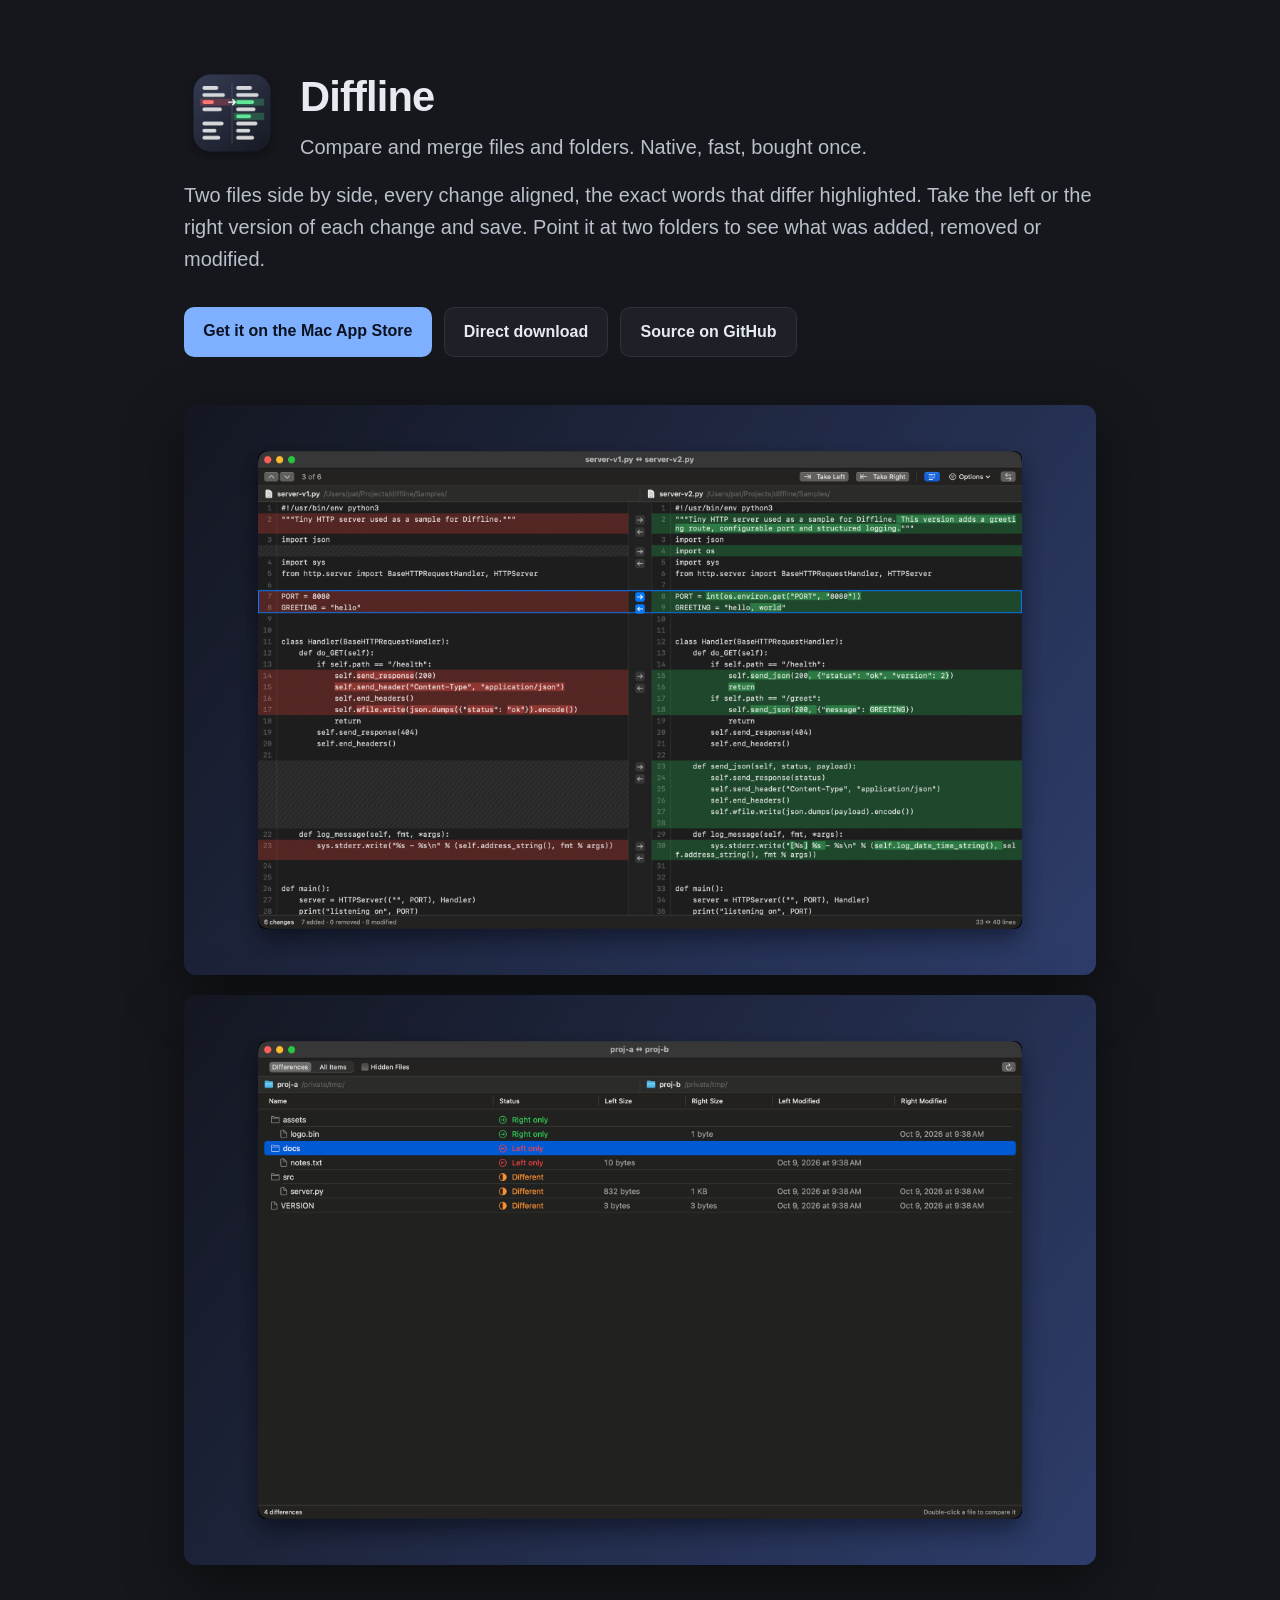
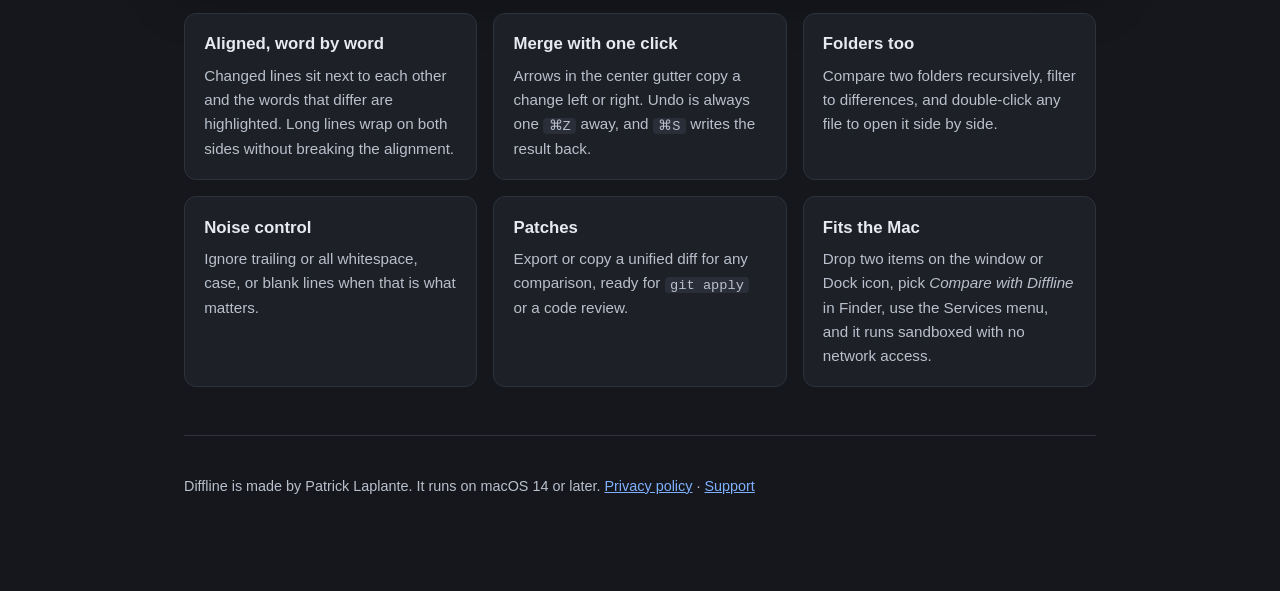
==== docs/index.html @ 0a6fe903 "Diffline: native macOS diff and merge tool Side-by-side file comparison with aligned rows, word-leve" ====
<!DOCTYPE html>
<html lang="en">
<head>
    <meta charset="UTF-8">
    <meta name="viewport" content="width=device-width, initial-scale=1.0">
    <title>Diffline — Compare and merge files on your Mac</title>
    <meta name="description" content="Diffline is a native macOS diff and merge tool. Side-by-side file comparison with word-level highlighting, folder comparison, and one-time purchase.">
    <link rel="icon" type="image/png" href="icon.png">
    <style>
        :root { --bg: #15171c; --fg: #e7eaf0; --muted: #b9c0cc; --accent: #7fb0ff; --card: #1d2027; --red: #f28b7f; --green: #6fd39a; }
        * { box-sizing: border-box; }
        body { font-family: -apple-system, BlinkMacSystemFont, 'Segoe UI', Roboto, sans-serif; background: var(--bg); color: var(--fg); line-height: 1.6; margin: 0; }
        main { max-width: 960px; margin: 0 auto; padding: 4rem 1.5rem 5rem; }
        header { display: flex; align-items: center; gap: 1.25rem; margin-bottom: 1rem; }
        header img { width: 96px; height: 96px; border-radius: 22px; }
        h1 { font-size: 2.6rem; letter-spacing: -0.02em; margin: 0; }
        .tagline { font-size: 1.25rem; color: var(--muted); margin: 0 0 2rem; }
        .cta { display: inline-flex; gap: .75rem; flex-wrap: wrap; margin-bottom: 3rem; }
        .cta a { display: inline-block; padding: .7rem 1.2rem; border-radius: 10px; text-decoration: none; font-weight: 600; }
        .cta .primary { background: var(--accent); color: #0b1220; }
        .cta .secondary { background: var(--card); color: var(--fg); border: 1px solid #2d323c; }
        .shots { display: grid; gap: 1.25rem; margin-bottom: 3rem; }
        .shots img { width: 100%; border-radius: 12px; box-shadow: 0 20px 60px rgba(0,0,0,.45); }
        .features { display: grid; grid-template-columns: repeat(auto-fit, minmax(260px, 1fr)); gap: 1rem; margin-bottom: 3rem; }
        .feature { background: var(--card); border: 1px solid #2d323c; border-radius: 12px; padding: 1.1rem 1.2rem; }
        .feature h3 { margin: 0 0 .35rem; font-size: 1.05rem; }
        .feature p { margin: 0; color: var(--muted); font-size: .95rem; }
        footer { color: var(--muted); font-size: .9rem; border-top: 1px solid #2d323c; padding-top: 1.5rem; }
        footer a { color: var(--accent); }
        kbd { font-family: ui-monospace, SF Mono, Menlo, monospace; background: #2a2e38; padding: .05em .4em; border-radius: 4px; font-size: .9em; }
    </style>
</head>
<body>
<main>
    <header>
        <img src="icon.png" alt="Diffline icon">
        <div>
            <h1>Diffline</h1>
            <p class="tagline" style="margin:0">Compare and merge files and folders. Native, fast, bought once.</p>
        </div>
    </header>
    <p class="tagline">Two files side by side, every change aligned, the exact words that differ highlighted. Take the left or the right version of each change and save. Point it at two folders to see what was added, removed or modified.</p>
    <div class="cta">
        <a class="primary" href="https://apps.apple.com/app/diffline/id0000000000">Get it on the Mac App Store</a>
        <a class="secondary" href="https://github.com/patbonecrusher/diffline/releases">Direct download</a>
        <a class="secondary" href="https://github.com/patbonecrusher/diffline">Source on GitHub</a>
    </div>
    <div class="shots">
        <img src="screenshot-1.png" alt="Side-by-side comparison of two source files with highlighted changes">
        <img src="screenshot-2.png" alt="Folder comparison listing added, removed and modified files">
    </div>
    <section class="features">
        <div class="feature"><h3>Aligned, word by word</h3><p>Changed lines sit next to each other and the words that differ are highlighted. Long lines wrap on both sides without breaking the alignment.</p></div>
        <div class="feature"><h3>Merge with one click</h3><p>Arrows in the center gutter copy a change left or right. Undo is always one <kbd>⌘Z</kbd> away, and <kbd>⌘S</kbd> writes the result back.</p></div>
        <div class="feature"><h3>Folders too</h3><p>Compare two folders recursively, filter to differences, and double-click any file to open it side by side.</p></div>
        <div class="feature"><h3>Noise control</h3><p>Ignore trailing or all whitespace, case, or blank lines when that is what matters.</p></div>
        <div class="feature"><h3>Patches</h3><p>Export or copy a unified diff for any comparison, ready for <kbd>git apply</kbd> or a code review.</p></div>
        <div class="feature"><h3>Fits the Mac</h3><p>Drop two items on the window or Dock icon, pick <em>Compare with Diffline</em> in Finder, use the Services menu, and it runs sandboxed with no network access.</p></div>
    </section>
    <footer>
        <p>Diffline is made by Patrick Laplante. It runs on macOS 14 or later. <a href="privacy.html">Privacy policy</a> · <a href="https://github.com/patbonecrusher/diffline/issues">Support</a></p>
    </footer>
</main>
</body>
</html>
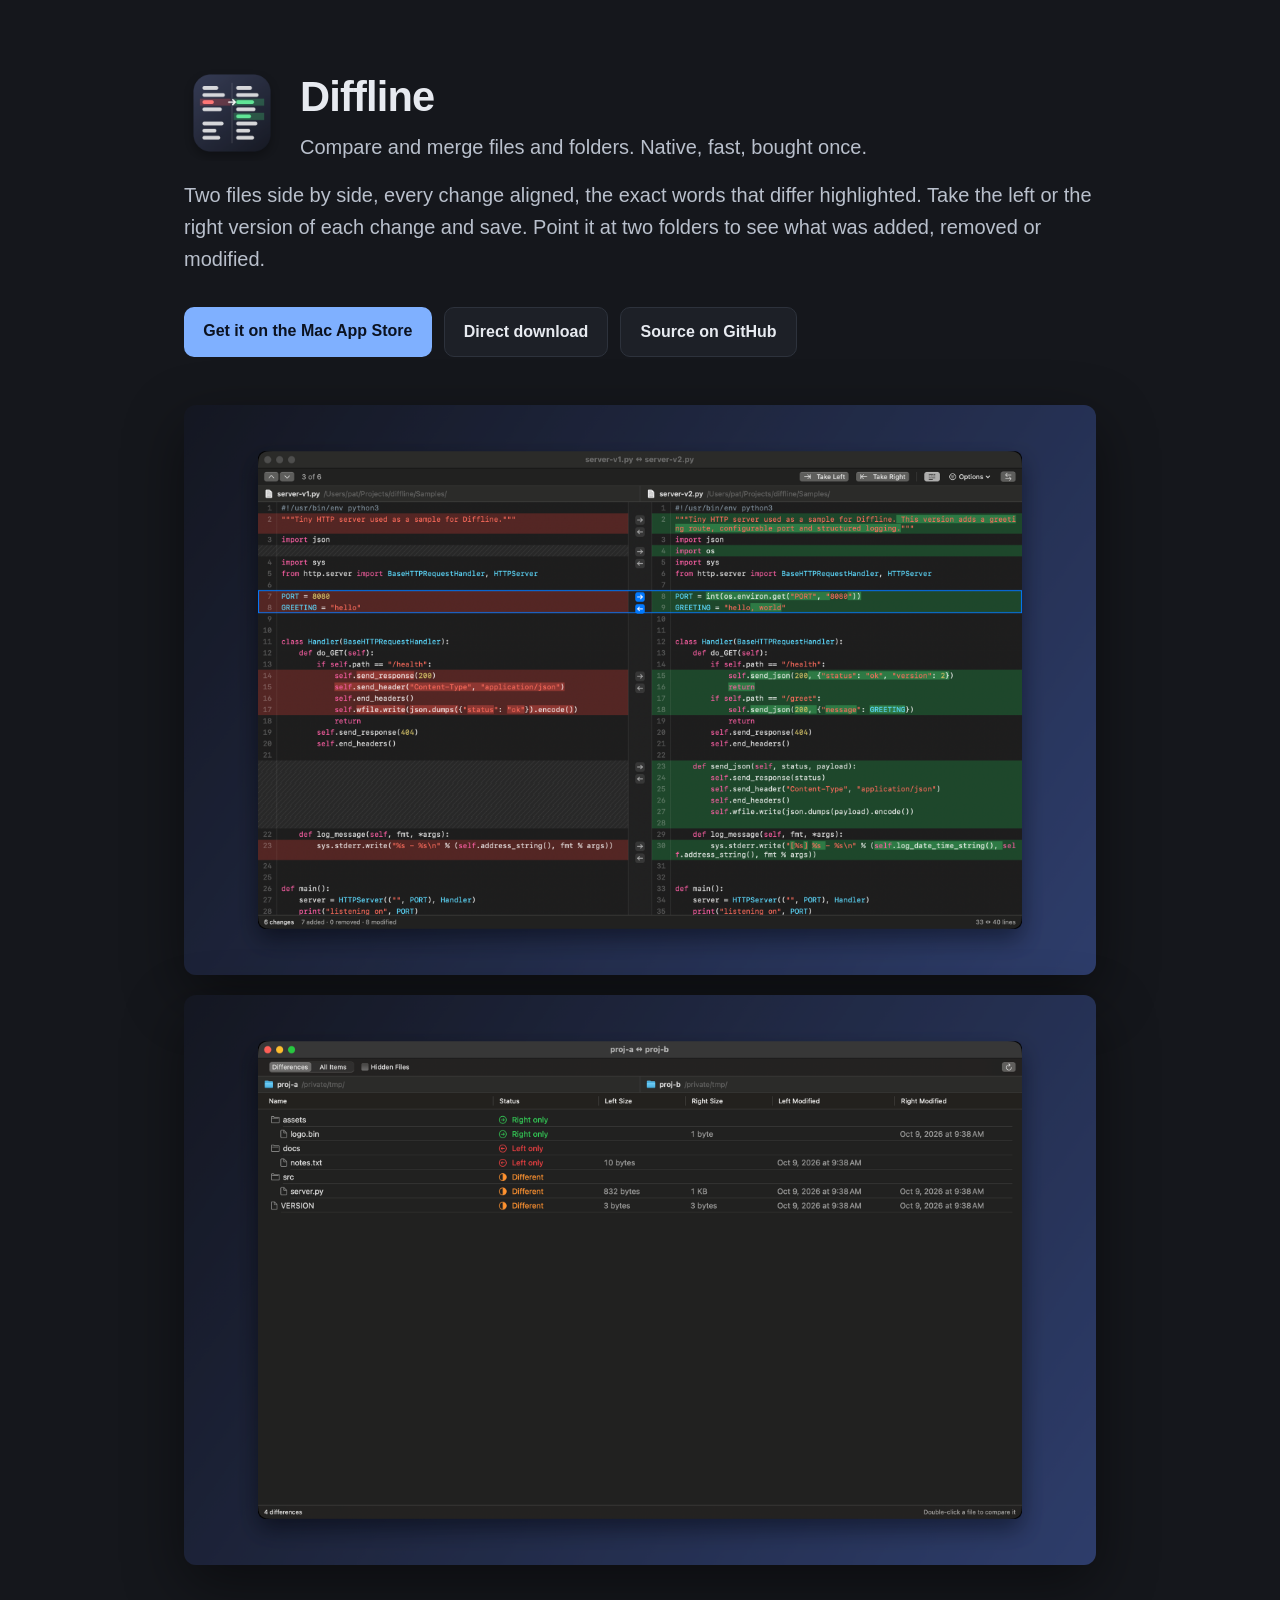
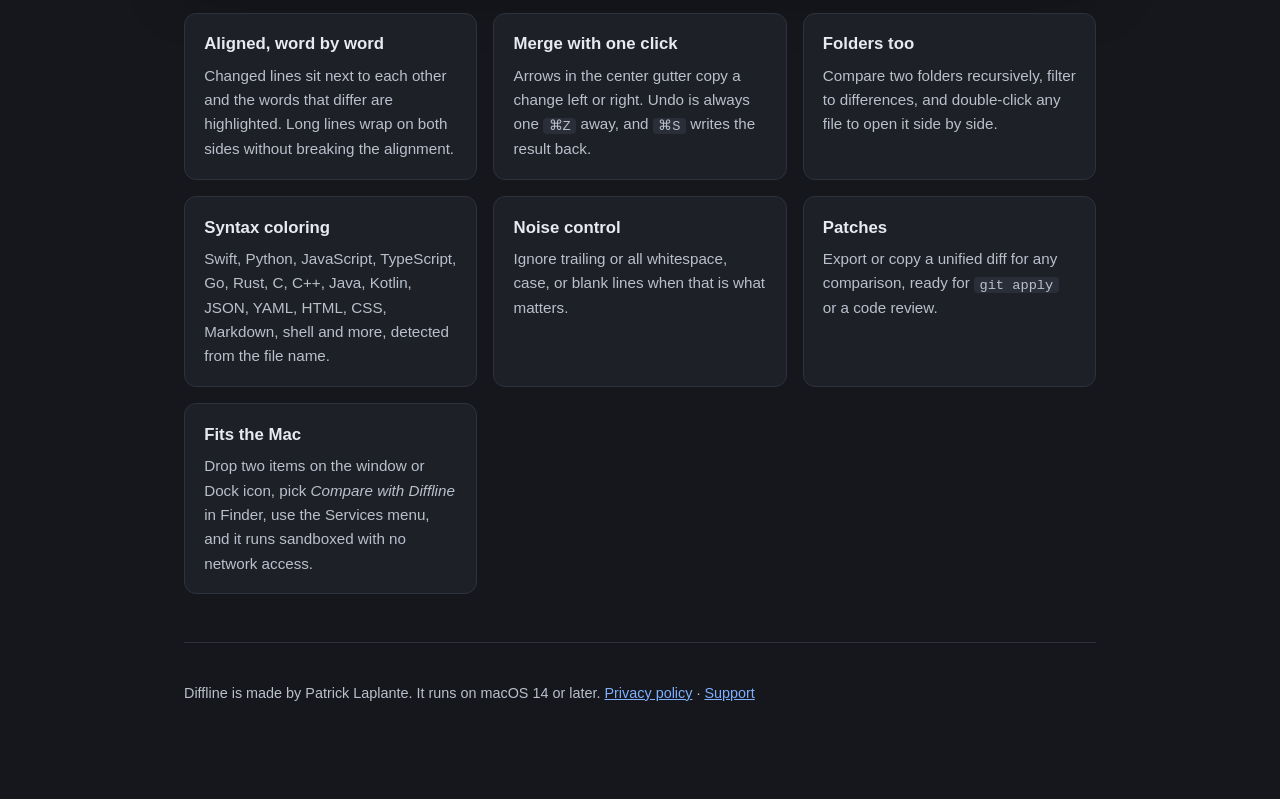
==== commit 244ca27e: "Syntax coloring for 24 languages DiffCore gains Language definitions (keywords, comment and string s" ====
--- a/docs/index.html
+++ b/docs/index.html
@@ -53,6 +53,7 @@
         <div class="feature"><h3>Aligned, word by word</h3><p>Changed lines sit next to each other and the words that differ are highlighted. Long lines wrap on both sides without breaking the alignment.</p></div>
         <div class="feature"><h3>Merge with one click</h3><p>Arrows in the center gutter copy a change left or right. Undo is always one <kbd>⌘Z</kbd> away, and <kbd>⌘S</kbd> writes the result back.</p></div>
         <div class="feature"><h3>Folders too</h3><p>Compare two folders recursively, filter to differences, and double-click any file to open it side by side.</p></div>
+        <div class="feature"><h3>Syntax coloring</h3><p>Swift, Python, JavaScript, TypeScript, Go, Rust, C, C++, Java, Kotlin, JSON, YAML, HTML, CSS, Markdown, shell and more, detected from the file name.</p></div>
         <div class="feature"><h3>Noise control</h3><p>Ignore trailing or all whitespace, case, or blank lines when that is what matters.</p></div>
         <div class="feature"><h3>Patches</h3><p>Export or copy a unified diff for any comparison, ready for <kbd>git apply</kbd> or a code review.</p></div>
         <div class="feature"><h3>Fits the Mac</h3><p>Drop two items on the window or Dock icon, pick <em>Compare with Diffline</em> in Finder, use the Services menu, and it runs sandboxed with no network access.</p></div>
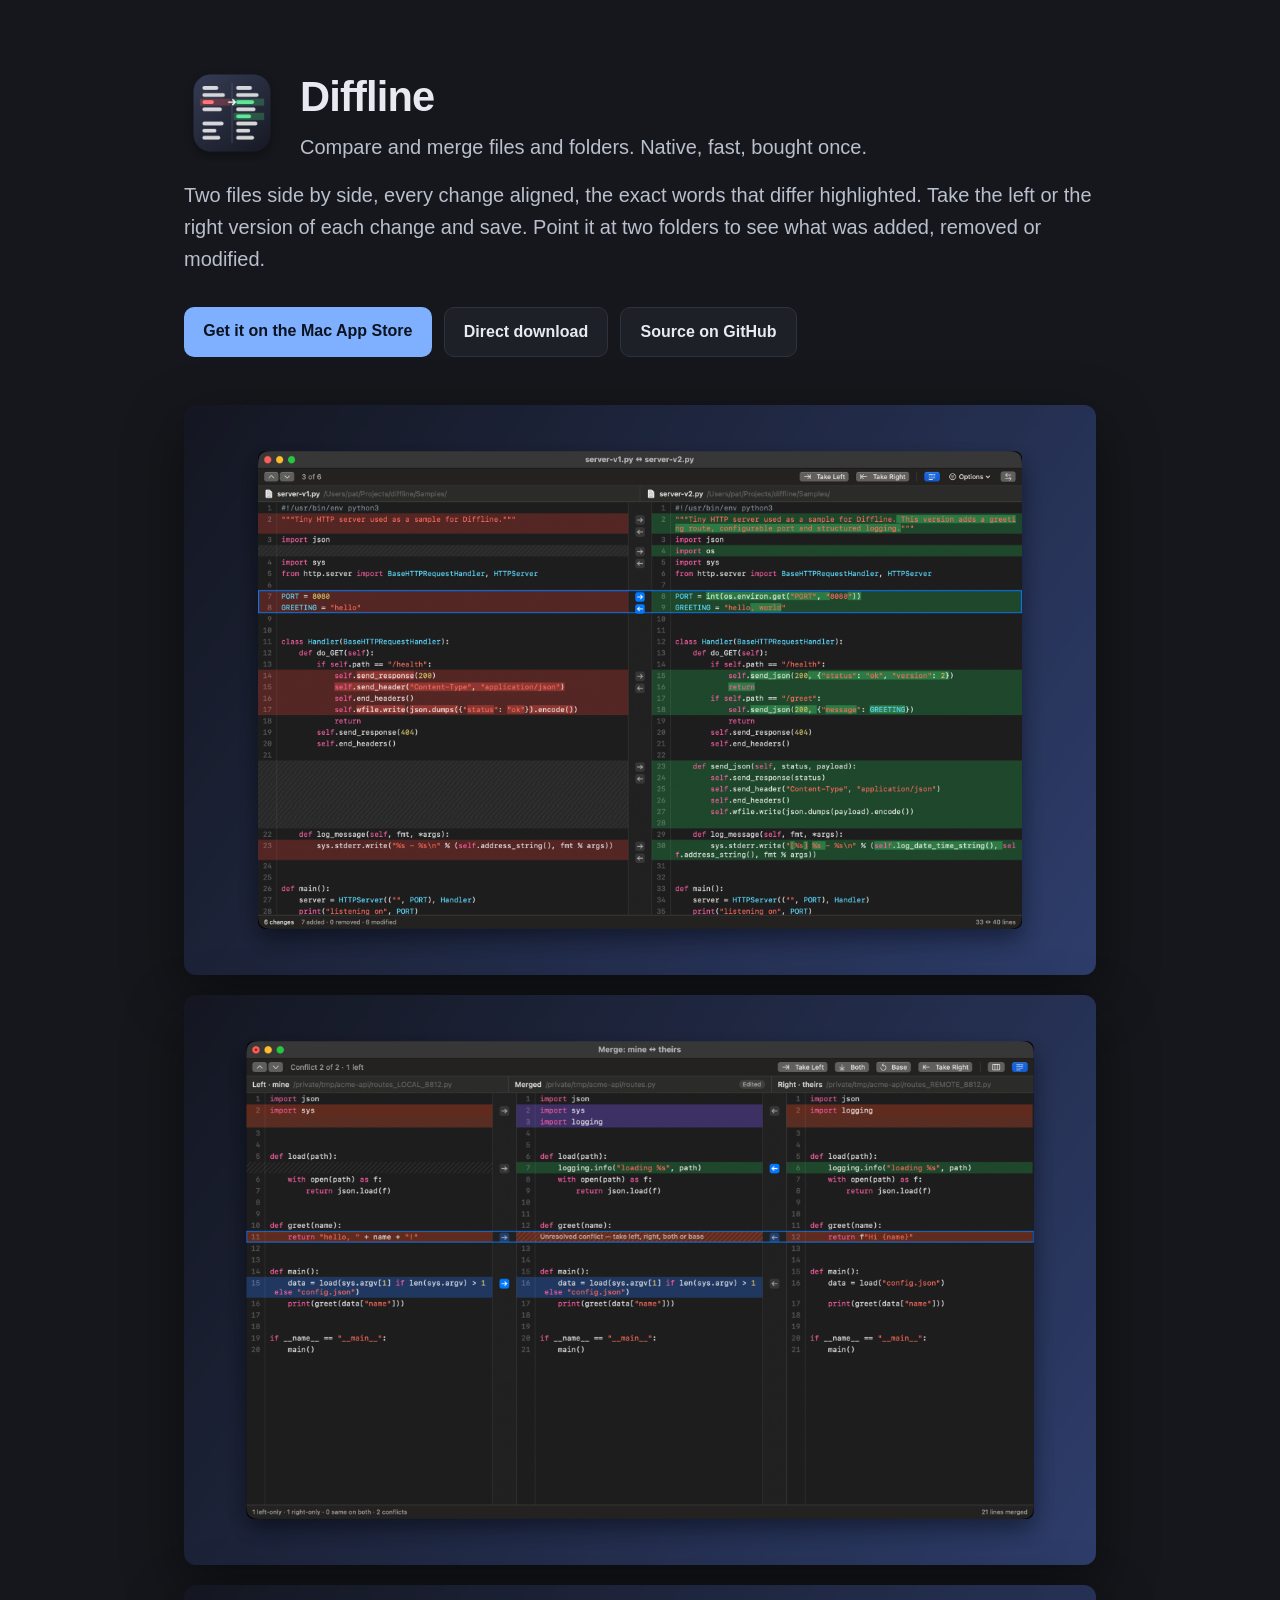
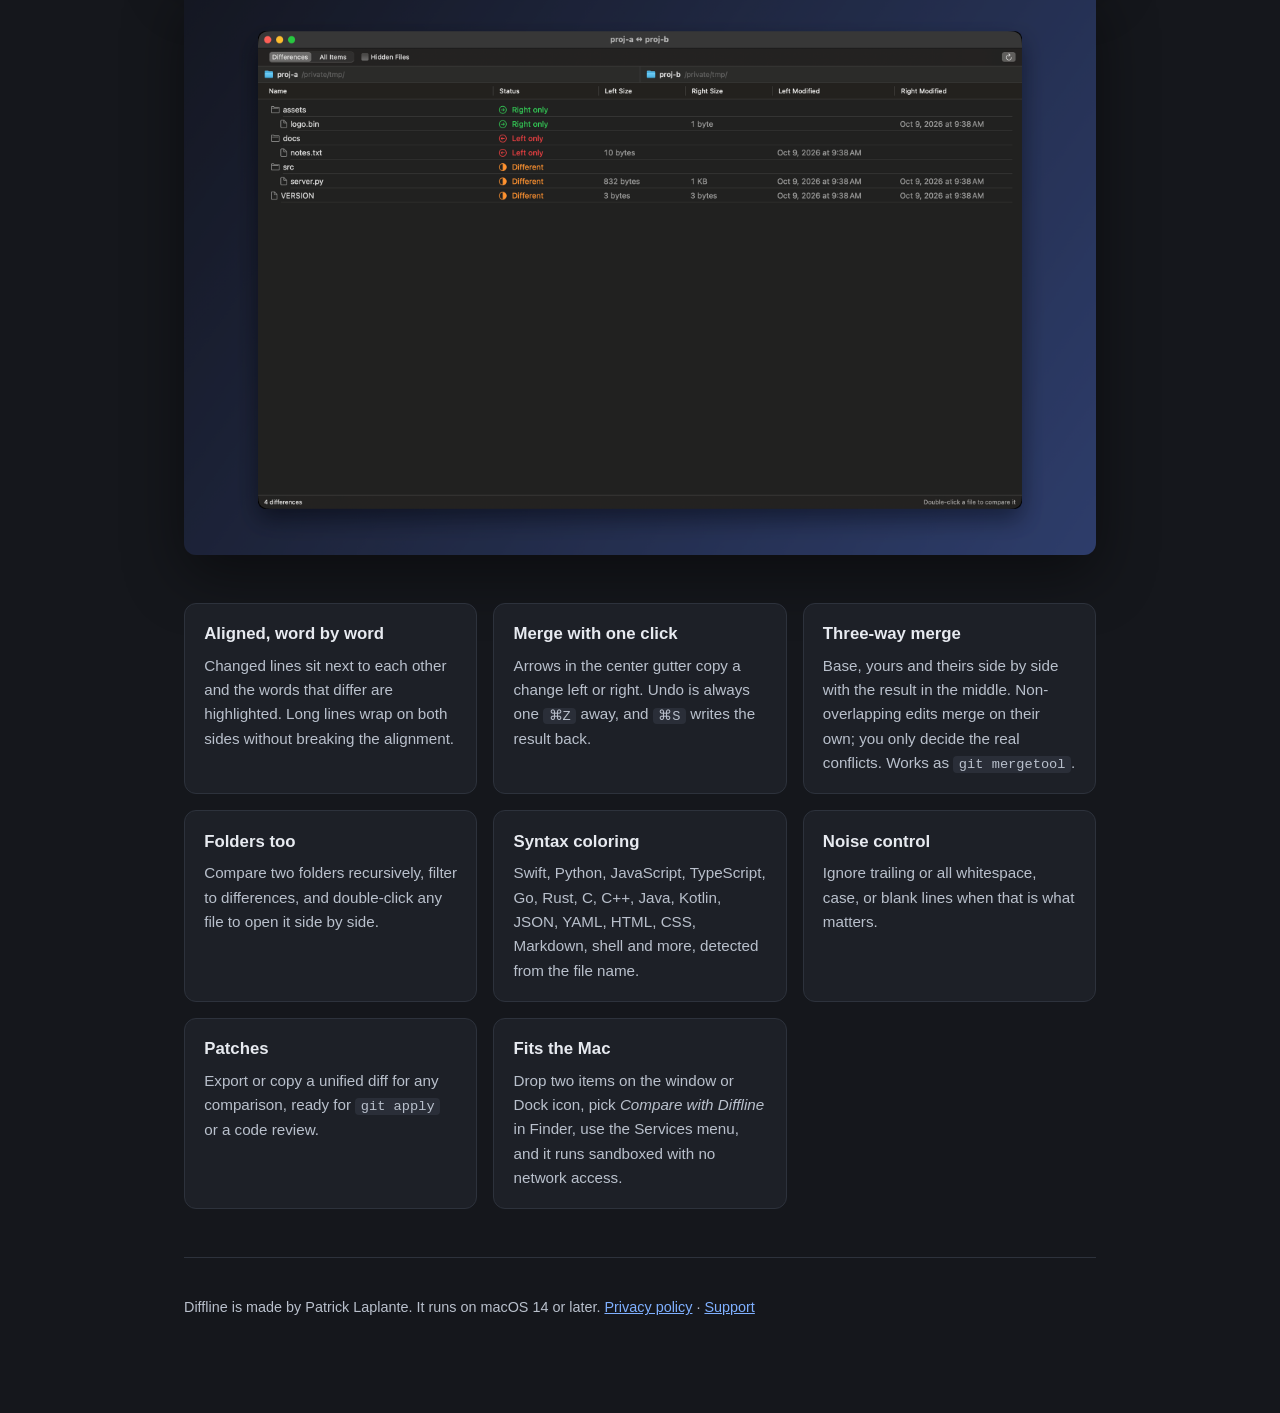
==== commit d6372b18: "Three-way merge and git mergetool integration DiffCore gains a diff3-style ThreeWayMerge: base is di" ====
--- a/docs/index.html
+++ b/docs/index.html
@@ -47,11 +47,13 @@
     </div>
     <div class="shots">
         <img src="screenshot-1.png" alt="Side-by-side comparison of two source files with highlighted changes">
-        <img src="screenshot-2.png" alt="Folder comparison listing added, removed and modified files">
+        <img src="screenshot-2.png" alt="Three-way merge with conflicts resolved in the middle column">
+        <img src="screenshot-3.png" alt="Folder comparison listing added, removed and modified files">
     </div>
     <section class="features">
         <div class="feature"><h3>Aligned, word by word</h3><p>Changed lines sit next to each other and the words that differ are highlighted. Long lines wrap on both sides without breaking the alignment.</p></div>
         <div class="feature"><h3>Merge with one click</h3><p>Arrows in the center gutter copy a change left or right. Undo is always one <kbd>⌘Z</kbd> away, and <kbd>⌘S</kbd> writes the result back.</p></div>
+        <div class="feature"><h3>Three-way merge</h3><p>Base, yours and theirs side by side with the result in the middle. Non-overlapping edits merge on their own; you only decide the real conflicts. Works as <kbd>git mergetool</kbd>.</p></div>
         <div class="feature"><h3>Folders too</h3><p>Compare two folders recursively, filter to differences, and double-click any file to open it side by side.</p></div>
         <div class="feature"><h3>Syntax coloring</h3><p>Swift, Python, JavaScript, TypeScript, Go, Rust, C, C++, Java, Kotlin, JSON, YAML, HTML, CSS, Markdown, shell and more, detected from the file name.</p></div>
         <div class="feature"><h3>Noise control</h3><p>Ignore trailing or all whitespace, case, or blank lines when that is what matters.</p></div>
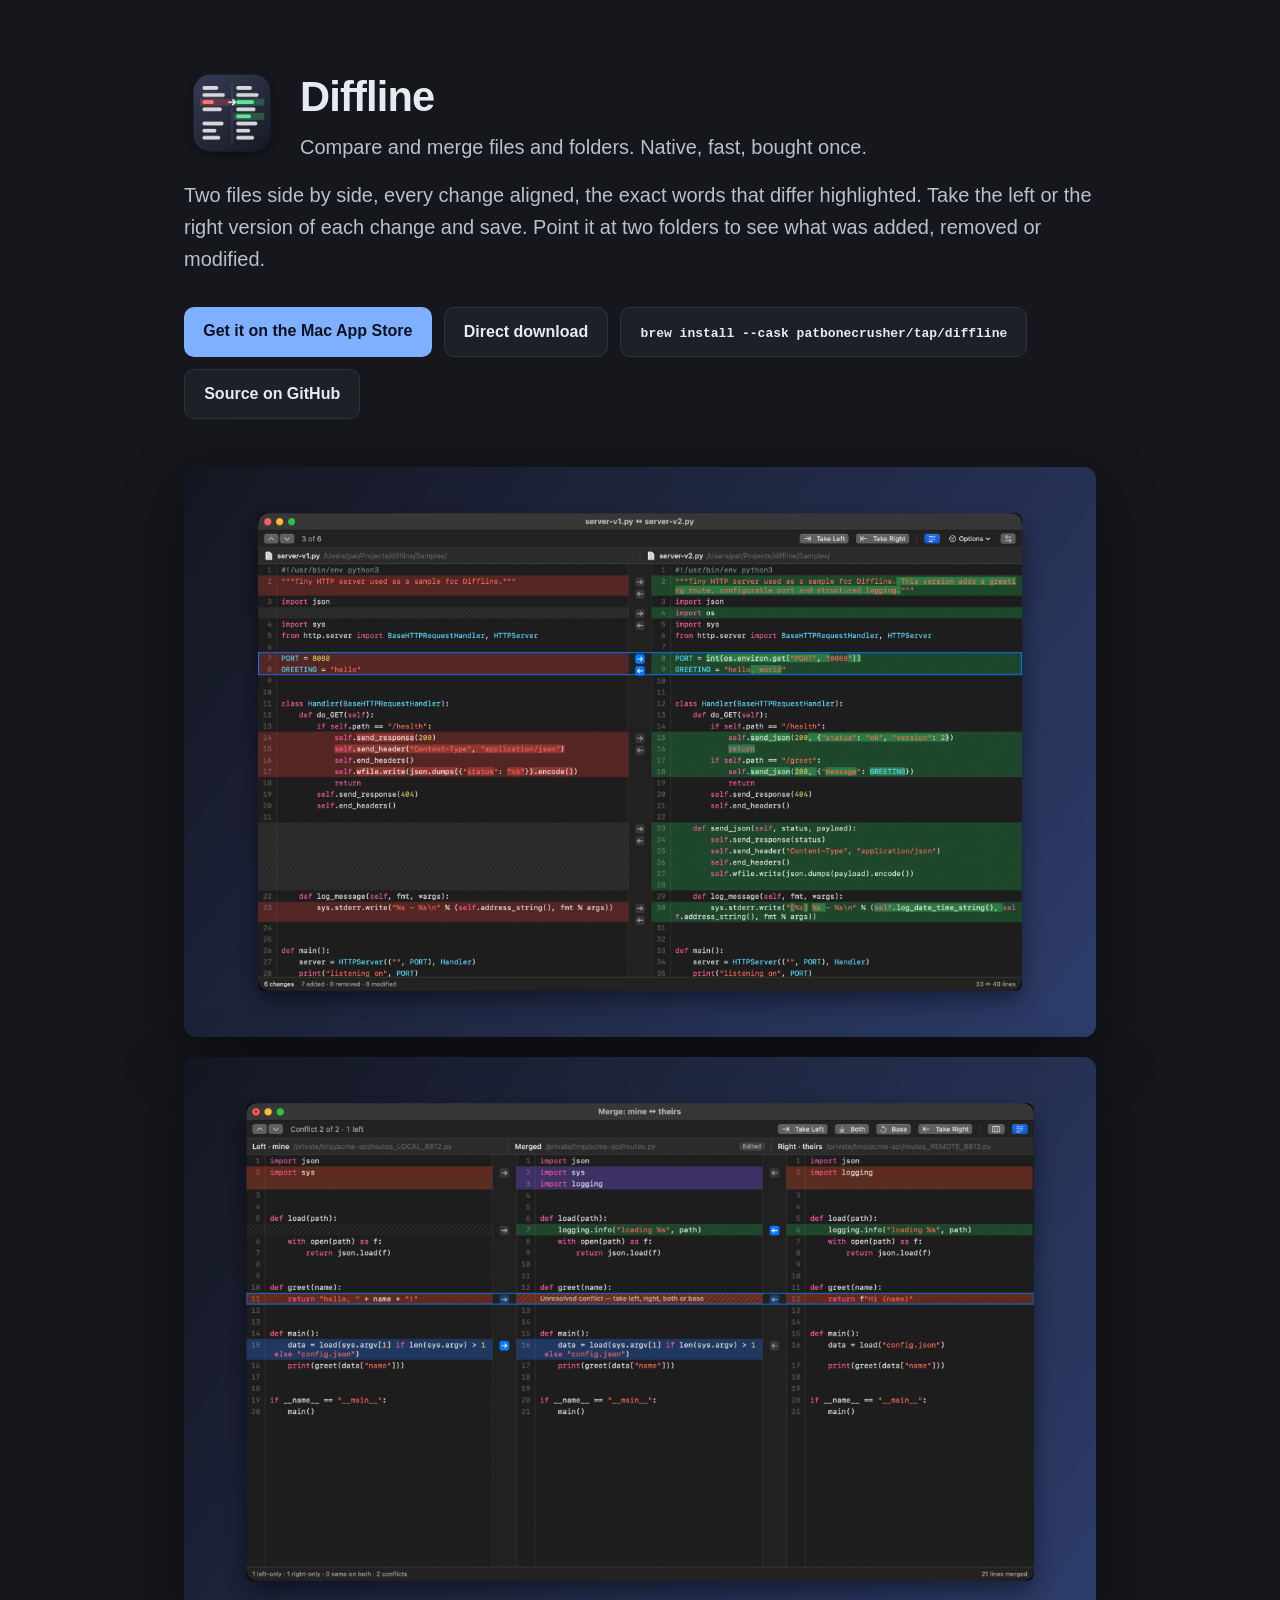
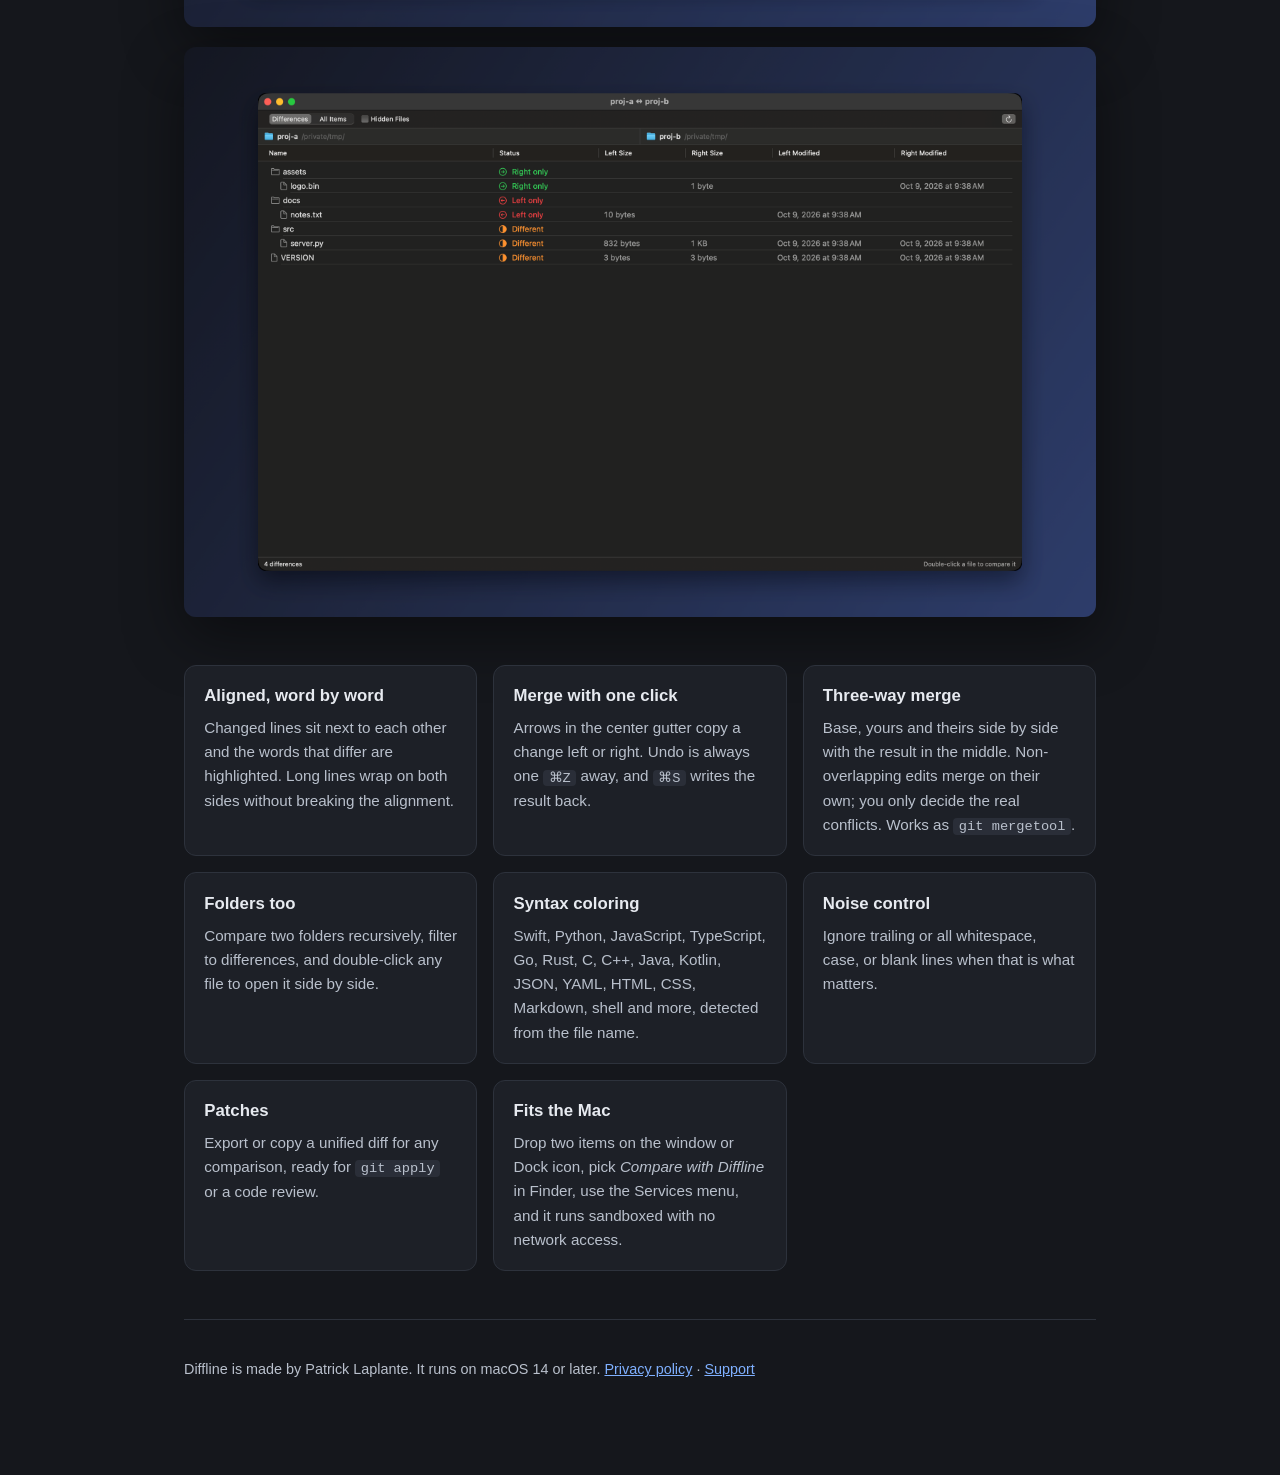
==== commit 674d3d07: "Release tooling: release.sh, bundled command-line tool, Homebrew cask, release notes" ====
--- a/docs/index.html
+++ b/docs/index.html
@@ -43,6 +43,7 @@
     <div class="cta">
         <a class="primary" href="https://apps.apple.com/app/diffline/id0000000000">Get it on the Mac App Store</a>
         <a class="secondary" href="https://github.com/patbonecrusher/diffline/releases">Direct download</a>
+        <a class="secondary" href="https://github.com/patbonecrusher/homebrew-tap"><code>brew install --cask patbonecrusher/tap/diffline</code></a>
         <a class="secondary" href="https://github.com/patbonecrusher/diffline">Source on GitHub</a>
     </div>
     <div class="shots">
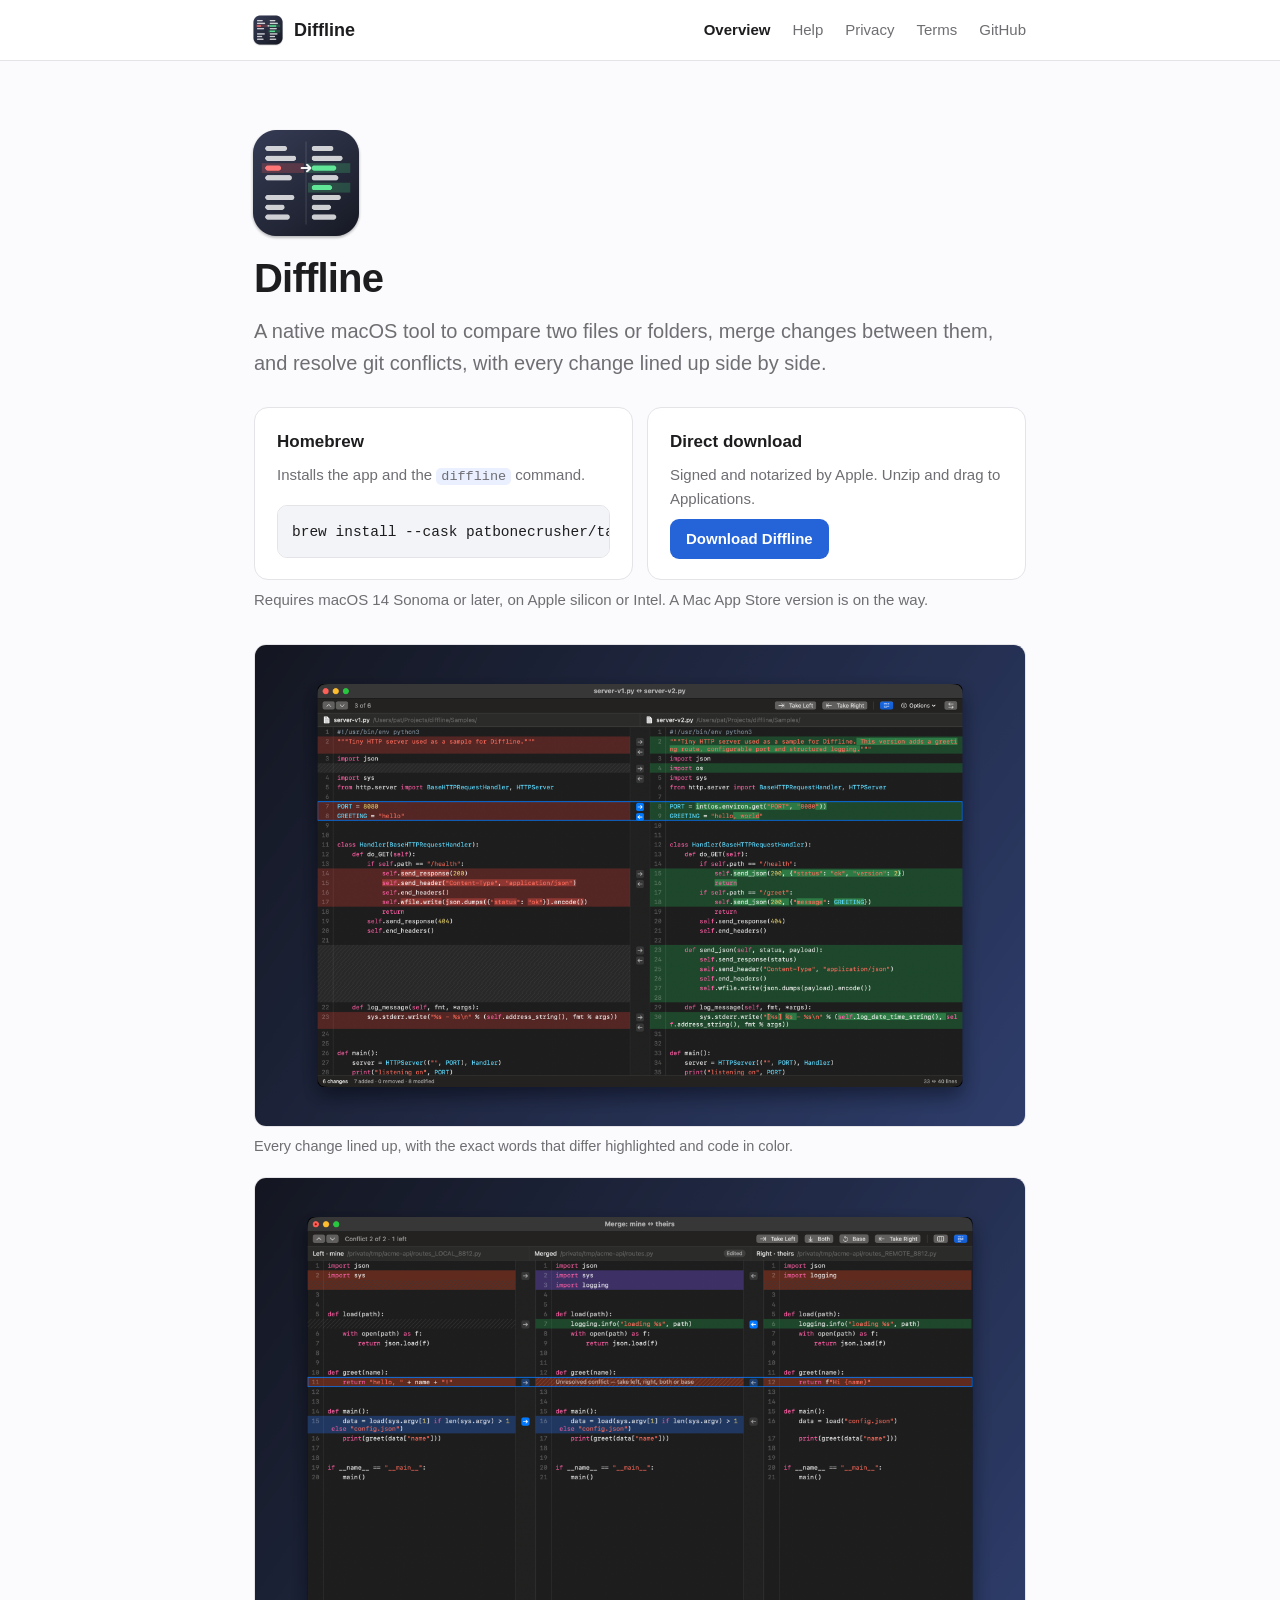
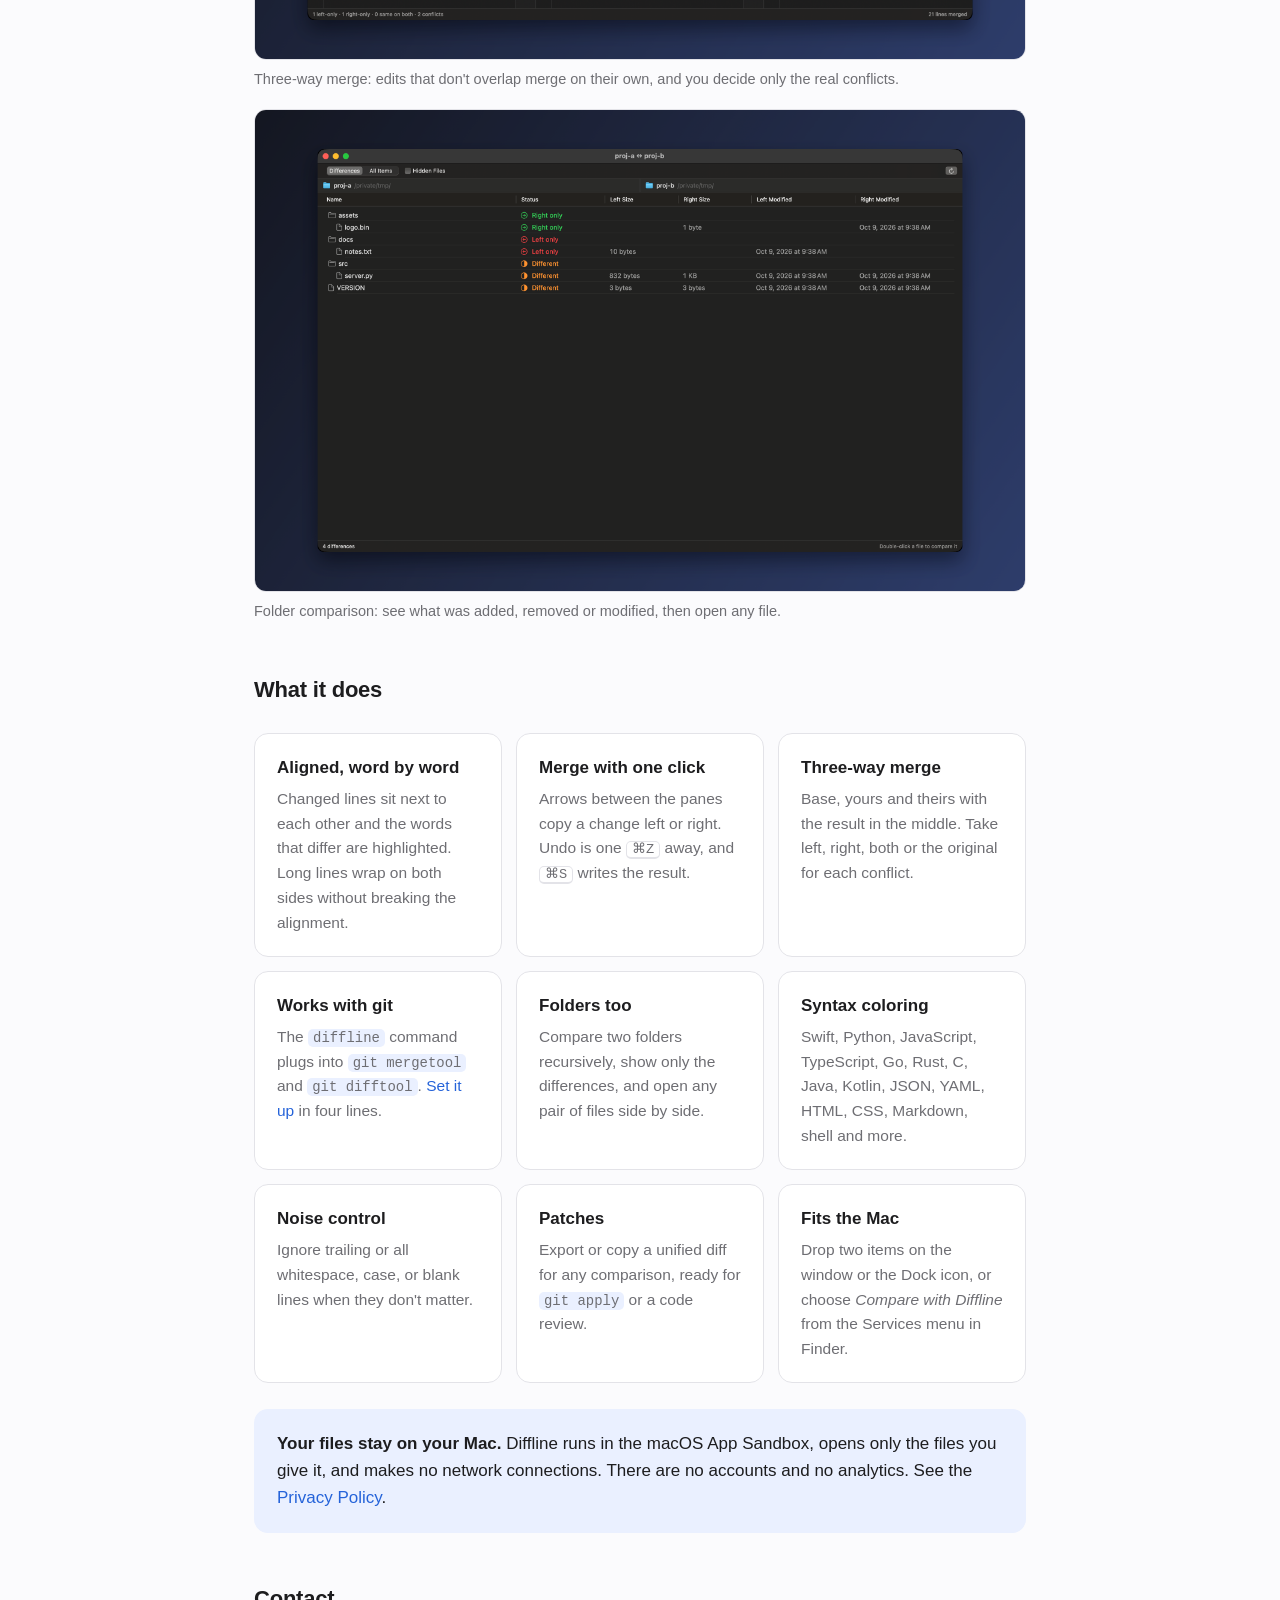
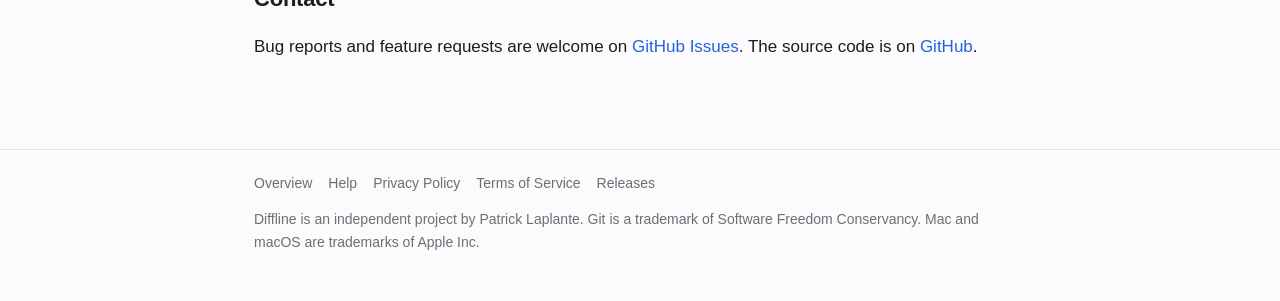
==== commit 14bef908: "Website on par with Courier: shared stylesheet, Help, Privacy and Terms pages docs/ now has a common" ====
--- a/docs/index.html
+++ b/docs/index.html
@@ -1,69 +1,75 @@
-<!DOCTYPE html>
+<!doctype html>
 <html lang="en">
 <head>
-    <meta charset="UTF-8">
-    <meta name="viewport" content="width=device-width, initial-scale=1.0">
-    <title>Diffline — Compare and merge files on your Mac</title>
-    <meta name="description" content="Diffline is a native macOS diff and merge tool. Side-by-side file comparison with word-level highlighting, folder comparison, and one-time purchase.">
-    <link rel="icon" type="image/png" href="icon.png">
-    <style>
-        :root { --bg: #15171c; --fg: #e7eaf0; --muted: #b9c0cc; --accent: #7fb0ff; --card: #1d2027; --red: #f28b7f; --green: #6fd39a; }
-        * { box-sizing: border-box; }
-        body { font-family: -apple-system, BlinkMacSystemFont, 'Segoe UI', Roboto, sans-serif; background: var(--bg); color: var(--fg); line-height: 1.6; margin: 0; }
-        main { max-width: 960px; margin: 0 auto; padding: 4rem 1.5rem 5rem; }
-        header { display: flex; align-items: center; gap: 1.25rem; margin-bottom: 1rem; }
-        header img { width: 96px; height: 96px; border-radius: 22px; }
-        h1 { font-size: 2.6rem; letter-spacing: -0.02em; margin: 0; }
-        .tagline { font-size: 1.25rem; color: var(--muted); margin: 0 0 2rem; }
-        .cta { display: inline-flex; gap: .75rem; flex-wrap: wrap; margin-bottom: 3rem; }
-        .cta a { display: inline-block; padding: .7rem 1.2rem; border-radius: 10px; text-decoration: none; font-weight: 600; }
-        .cta .primary { background: var(--accent); color: #0b1220; }
-        .cta .secondary { background: var(--card); color: var(--fg); border: 1px solid #2d323c; }
-        .shots { display: grid; gap: 1.25rem; margin-bottom: 3rem; }
-        .shots img { width: 100%; border-radius: 12px; box-shadow: 0 20px 60px rgba(0,0,0,.45); }
-        .features { display: grid; grid-template-columns: repeat(auto-fit, minmax(260px, 1fr)); gap: 1rem; margin-bottom: 3rem; }
-        .feature { background: var(--card); border: 1px solid #2d323c; border-radius: 12px; padding: 1.1rem 1.2rem; }
-        .feature h3 { margin: 0 0 .35rem; font-size: 1.05rem; }
-        .feature p { margin: 0; color: var(--muted); font-size: .95rem; }
-        footer { color: var(--muted); font-size: .9rem; border-top: 1px solid #2d323c; padding-top: 1.5rem; }
-        footer a { color: var(--accent); }
-        kbd { font-family: ui-monospace, SF Mono, Menlo, monospace; background: #2a2e38; padding: .05em .4em; border-radius: 4px; font-size: .9em; }
-    </style>
+<meta charset="utf-8">
+<meta name="viewport" content="width=device-width, initial-scale=1">
+<title>Diffline: compare and merge files on your Mac</title>
+<meta name="description" content="Diffline is a native macOS diff and merge tool: side-by-side comparison, folder comparison, and three-way merge that works as git mergetool.">
+<link rel="icon" href="icon.svg" type="image/svg+xml">
+<link rel="icon" href="icon-32.png" sizes="32x32" type="image/png">
+<link rel="apple-touch-icon" href="icon-180.png">
+<meta property="og:type" content="website">
+<meta property="og:site_name" content="Diffline">
+<meta property="og:title" content="Diffline: compare and merge files on your Mac">
+<meta property="og:description" content="Diffline is a native macOS diff and merge tool: side-by-side comparison, folder comparison, and three-way merge that works as git mergetool.">
+<meta property="og:url" content="https://patbonecrusher.github.io/diffline/">
+<meta property="og:image" content="https://patbonecrusher.github.io/diffline/social-card.png">
+<meta name="twitter:card" content="summary_large_image">
+<link rel="stylesheet" href="style.css">
 </head>
 <body>
+<header class="site"><div class="inner">
+  <a class="brand" href="./"><img class="mark" src="icon-64.png" alt="" width="36" height="36">Diffline</a>
+  <nav><a href="./" aria-current="page">Overview</a><a href="help.html">Help</a><a href="privacy.html">Privacy</a><a href="terms.html">Terms</a><a href="https://github.com/patbonecrusher/diffline">GitHub</a></nav>
+</div></header>
 <main>
-    <header>
-        <img src="icon.png" alt="Diffline icon">
-        <div>
-            <h1>Diffline</h1>
-            <p class="tagline" style="margin:0">Compare and merge files and folders. Native, fast, bought once.</p>
-        </div>
-    </header>
-    <p class="tagline">Two files side by side, every change aligned, the exact words that differ highlighted. Take the left or the right version of each change and save. Point it at two folders to see what was added, removed or modified.</p>
-    <div class="cta">
-        <a class="primary" href="https://apps.apple.com/app/diffline/id0000000000">Get it on the Mac App Store</a>
-        <a class="secondary" href="https://github.com/patbonecrusher/diffline/releases">Direct download</a>
-        <a class="secondary" href="https://github.com/patbonecrusher/homebrew-tap"><code>brew install --cask patbonecrusher/tap/diffline</code></a>
-        <a class="secondary" href="https://github.com/patbonecrusher/diffline">Source on GitHub</a>
-    </div>
-    <div class="shots">
-        <img src="screenshot-1.png" alt="Side-by-side comparison of two source files with highlighted changes">
-        <img src="screenshot-2.png" alt="Three-way merge with conflicts resolved in the middle column">
-        <img src="screenshot-3.png" alt="Folder comparison listing added, removed and modified files">
-    </div>
-    <section class="features">
-        <div class="feature"><h3>Aligned, word by word</h3><p>Changed lines sit next to each other and the words that differ are highlighted. Long lines wrap on both sides without breaking the alignment.</p></div>
-        <div class="feature"><h3>Merge with one click</h3><p>Arrows in the center gutter copy a change left or right. Undo is always one <kbd>⌘Z</kbd> away, and <kbd>⌘S</kbd> writes the result back.</p></div>
-        <div class="feature"><h3>Three-way merge</h3><p>Base, yours and theirs side by side with the result in the middle. Non-overlapping edits merge on their own; you only decide the real conflicts. Works as <kbd>git mergetool</kbd>.</p></div>
-        <div class="feature"><h3>Folders too</h3><p>Compare two folders recursively, filter to differences, and double-click any file to open it side by side.</p></div>
-        <div class="feature"><h3>Syntax coloring</h3><p>Swift, Python, JavaScript, TypeScript, Go, Rust, C, C++, Java, Kotlin, JSON, YAML, HTML, CSS, Markdown, shell and more, detected from the file name.</p></div>
-        <div class="feature"><h3>Noise control</h3><p>Ignore trailing or all whitespace, case, or blank lines when that is what matters.</p></div>
-        <div class="feature"><h3>Patches</h3><p>Export or copy a unified diff for any comparison, ready for <kbd>git apply</kbd> or a code review.</p></div>
-        <div class="feature"><h3>Fits the Mac</h3><p>Drop two items on the window or Dock icon, pick <em>Compare with Diffline</em> in Finder, use the Services menu, and it runs sandboxed with no network access.</p></div>
-    </section>
-    <footer>
-        <p>Diffline is made by Patrick Laplante. It runs on macOS 14 or later. <a href="privacy.html">Privacy policy</a> · <a href="https://github.com/patbonecrusher/diffline/issues">Support</a></p>
-    </footer>
+<img class="hero-icon" src="icon-512.png" alt="Diffline app icon" width="132" height="132">
+<h1>Diffline</h1>
+<p class="lede">A native macOS tool to compare two files or folders, merge changes between them, and resolve git conflicts, with every change lined up side by side.</p>
+
+<div class="install">
+  <div class="card">
+    <h3>Homebrew</h3>
+    <p>Installs the app and the <code>diffline</code> command.</p>
+    <pre><code>brew install --cask patbonecrusher/tap/diffline</code></pre>
+  </div>
+  <div class="card">
+    <h3>Direct download</h3>
+    <p>Signed and notarized by Apple. Unzip and drag to Applications.</p>
+    <a class="button" href="https://github.com/patbonecrusher/diffline/releases/latest">Download Diffline</a>
+  </div>
+</div>
+<p class="meta">Requires macOS 14 Sonoma or later, on Apple silicon or Intel. A Mac App Store version is on the way.</p>
+
+<div class="shots">
+  <figure><img src="screenshot-1.png" alt="Two versions of a Python file side by side, with changed lines aligned and the changed words highlighted" width="2560" height="1600"><figcaption>Every change lined up, with the exact words that differ highlighted and code in color.</figcaption></figure>
+  <figure><img src="screenshot-2.png" alt="A three-way merge with mine, merged and theirs columns; one conflict resolved, one still open" width="2560" height="1600"><figcaption>Three-way merge: edits that don't overlap merge on their own, and you decide only the real conflicts.</figcaption></figure>
+  <figure><img src="screenshot-3.png" alt="Two folders compared, listing files that were added, removed or modified" width="2560" height="1600"><figcaption>Folder comparison: see what was added, removed or modified, then open any file.</figcaption></figure>
+</div>
+
+<h2>What it does</h2>
+<div class="grid">
+  <div class="card"><h3>Aligned, word by word</h3><p>Changed lines sit next to each other and the words that differ are highlighted. Long lines wrap on both sides without breaking the alignment.</p></div>
+  <div class="card"><h3>Merge with one click</h3><p>Arrows between the panes copy a change left or right. Undo is one <kbd>⌘Z</kbd> away, and <kbd>⌘S</kbd> writes the result.</p></div>
+  <div class="card"><h3>Three-way merge</h3><p>Base, yours and theirs with the result in the middle. Take left, right, both or the original for each conflict.</p></div>
+  <div class="card"><h3>Works with git</h3><p>The <code>diffline</code> command plugs into <code>git mergetool</code> and <code>git difftool</code>. <a href="help.html#git">Set it up</a> in four lines.</p></div>
+  <div class="card"><h3>Folders too</h3><p>Compare two folders recursively, show only the differences, and open any pair of files side by side.</p></div>
+  <div class="card"><h3>Syntax coloring</h3><p>Swift, Python, JavaScript, TypeScript, Go, Rust, C, Java, Kotlin, JSON, YAML, HTML, CSS, Markdown, shell and more.</p></div>
+  <div class="card"><h3>Noise control</h3><p>Ignore trailing or all whitespace, case, or blank lines when they don't matter.</p></div>
+  <div class="card"><h3>Patches</h3><p>Export or copy a unified diff for any comparison, ready for <code>git apply</code> or a code review.</p></div>
+  <div class="card"><h3>Fits the Mac</h3><p>Drop two items on the window or the Dock icon, or choose <em>Compare with Diffline</em> from the Services menu in Finder.</p></div>
+</div>
+
+<div class="card accent">
+  <p><strong>Your files stay on your Mac.</strong> Diffline runs in the macOS App Sandbox, opens only the files you give it, and makes no network connections. There are no accounts and no analytics. See the <a href="privacy.html">Privacy Policy</a>.</p>
+</div>
+
+<h2>Contact</h2>
+<p>Bug reports and feature requests are welcome on <a href="https://github.com/patbonecrusher/diffline/issues">GitHub Issues</a>. The source code is on <a href="https://github.com/patbonecrusher/diffline">GitHub</a>.</p>
 </main>
+<footer class="site"><div class="inner">
+  <a href="./">Overview</a><a href="help.html">Help</a><a href="privacy.html">Privacy Policy</a><a href="terms.html">Terms of Service</a><a href="https://github.com/patbonecrusher/diffline/releases">Releases</a>
+  <p>Diffline is an independent project by Patrick Laplante. Git is a trademark of Software Freedom Conservancy. Mac and macOS are trademarks of Apple Inc.</p>
+</div></footer>
 </body>
 </html>
--- a/docs/style.css
+++ b/docs/style.css
@@ -0,0 +1,92 @@
+:root {
+  --bg: #fbfbfd;
+  --surface: #ffffff;
+  --text: #1d1d1f;
+  --muted: #6e6e73;
+  --line: #e3e3e8;
+  --accent: #2563d9;
+  --accent-soft: #eaf0ff;
+  --del: #fde4e1;
+  --ins: #e1f6e7;
+  --code-bg: #f3f4f7;
+}
+@media (prefers-color-scheme: dark) {
+  :root {
+    --bg: #0f1012;
+    --surface: #18191c;
+    --text: #f2f2f4;
+    --muted: #9a9aa2;
+    --line: #2a2b30;
+    --accent: #7ea2ff;
+    --accent-soft: #1b2440;
+    --del: #3a1d1b;
+    --ins: #16301f;
+    --code-bg: #1d1f24;
+  }
+}
+* { box-sizing: border-box; }
+html { -webkit-text-size-adjust: 100%; }
+body {
+  margin: 0;
+  background: var(--bg);
+  color: var(--text);
+  font: 17px/1.6 -apple-system, BlinkMacSystemFont, "SF Pro Text", "Helvetica Neue", Arial, sans-serif;
+}
+a { color: var(--accent); text-decoration: none; }
+a:hover { text-decoration: underline; }
+header.site { border-bottom: 1px solid var(--line); background: var(--surface); }
+header.site .inner, main, footer.site .inner { max-width: 820px; margin: 0 auto; padding: 0 24px; }
+header.site .inner { display: flex; align-items: center; justify-content: space-between; height: 60px; gap: 16px; }
+.brand { display: flex; align-items: center; gap: 10px; font-weight: 650; font-size: 18px; color: var(--text); }
+.brand:hover { text-decoration: none; }
+.mark { width: 36px; height: 36px; display: block; margin: 0 -2px 0 -4px; }
+nav { display: flex; flex-wrap: wrap; justify-content: flex-end; column-gap: 22px; }
+nav a { font-size: 15px; color: var(--muted); }
+nav a[aria-current="page"] { color: var(--text); font-weight: 600; }
+main { padding-top: 56px; padding-bottom: 72px; }
+.hero-icon { display: block; margin: 0 0 6px -14px; }
+h1 { font-size: 40px; line-height: 1.15; letter-spacing: -0.02em; margin: 0 0 14px; }
+h2 { font-size: 22px; letter-spacing: -0.01em; margin: 48px 0 10px; }
+h3 { font-size: 17px; margin: 26px 0 6px; }
+.lede { font-size: 20px; color: var(--muted); margin: 0 0 28px; }
+.meta { color: var(--muted); font-size: 15px; margin: 0 0 32px; }
+ul { padding-left: 22px; }
+li { margin: 6px 0; }
+.card { background: var(--surface); border: 1px solid var(--line); border-radius: 14px; padding: 20px 22px; margin: 22px 0; }
+.card.accent { background: var(--accent-soft); border-color: transparent; }
+.card p:first-child, .card h3:first-child { margin-top: 0; }
+.card p:last-child, .card pre:last-child { margin-bottom: 0; }
+.grid { display: grid; grid-template-columns: repeat(auto-fit, minmax(230px, 1fr)); gap: 14px; margin: 26px 0; }
+.grid .card { margin: 0; }
+.grid h3 { margin-top: 0; }
+.grid p { color: var(--muted); font-size: 15.5px; margin: 0; }
+.install { display: grid; grid-template-columns: repeat(auto-fit, minmax(240px, 1fr)); gap: 14px; margin: 22px 0 8px; }
+.install .card { margin: 0; display: flex; flex-direction: column; gap: 8px; }
+.install h3 { margin: 0; }
+.install p { margin: 0; color: var(--muted); font-size: 15px; }
+.button { display: inline-block; align-self: flex-start; background: var(--accent); color: #fff; font-weight: 600; font-size: 15px; padding: 8px 16px; border-radius: 9px; }
+.button:hover { text-decoration: none; filter: brightness(1.08); }
+@media (prefers-color-scheme: dark) { .button { color: #0b1220; } }
+.shots { display: grid; gap: 18px; margin: 30px 0 8px; }
+.shots figure { margin: 0; }
+.shots img { display: block; width: 100%; height: auto; border-radius: 12px; border: 1px solid var(--line); }
+.shots figcaption { color: var(--muted); font-size: 14.5px; margin-top: 8px; }
+table { width: 100%; border-collapse: collapse; margin: 18px 0; font-size: 16px; }
+th, td { text-align: left; vertical-align: top; padding: 9px 12px; border-bottom: 1px solid var(--line); }
+th { color: var(--muted); font-weight: 600; font-size: 14px; }
+.table-wrap { overflow-x: auto; }
+code { font: 0.9em ui-monospace, "SF Mono", Menlo, monospace; background: var(--accent-soft); padding: 1px 5px; border-radius: 5px; }
+pre { background: var(--code-bg); border: 1px solid var(--line); border-radius: 10px; padding: 12px 14px; overflow-x: auto; margin: 10px 0 18px; }
+pre code { background: none; padding: 0; font-size: 14.5px; line-height: 1.55; }
+kbd { font: 0.88em ui-monospace, "SF Mono", Menlo, monospace; background: var(--surface); border: 1px solid var(--line); border-bottom-width: 2px; border-radius: 5px; padding: 0 5px; white-space: nowrap; }
+.diffline { display: inline-block; padding: 0 4px; border-radius: 4px; }
+.diffline.del { background: var(--del); }
+.diffline.ins { background: var(--ins); }
+footer.site { border-top: 1px solid var(--line); }
+footer.site .inner { padding-top: 22px; padding-bottom: 34px; color: var(--muted); font-size: 14px; }
+footer.site a { color: var(--muted); margin-right: 16px; }
+@media (max-width: 520px) {
+  h1 { font-size: 32px; }
+  header.site .inner { height: auto; padding-top: 12px; padding-bottom: 12px; flex-direction: column; align-items: flex-start; }
+  nav { justify-content: flex-start; }
+}
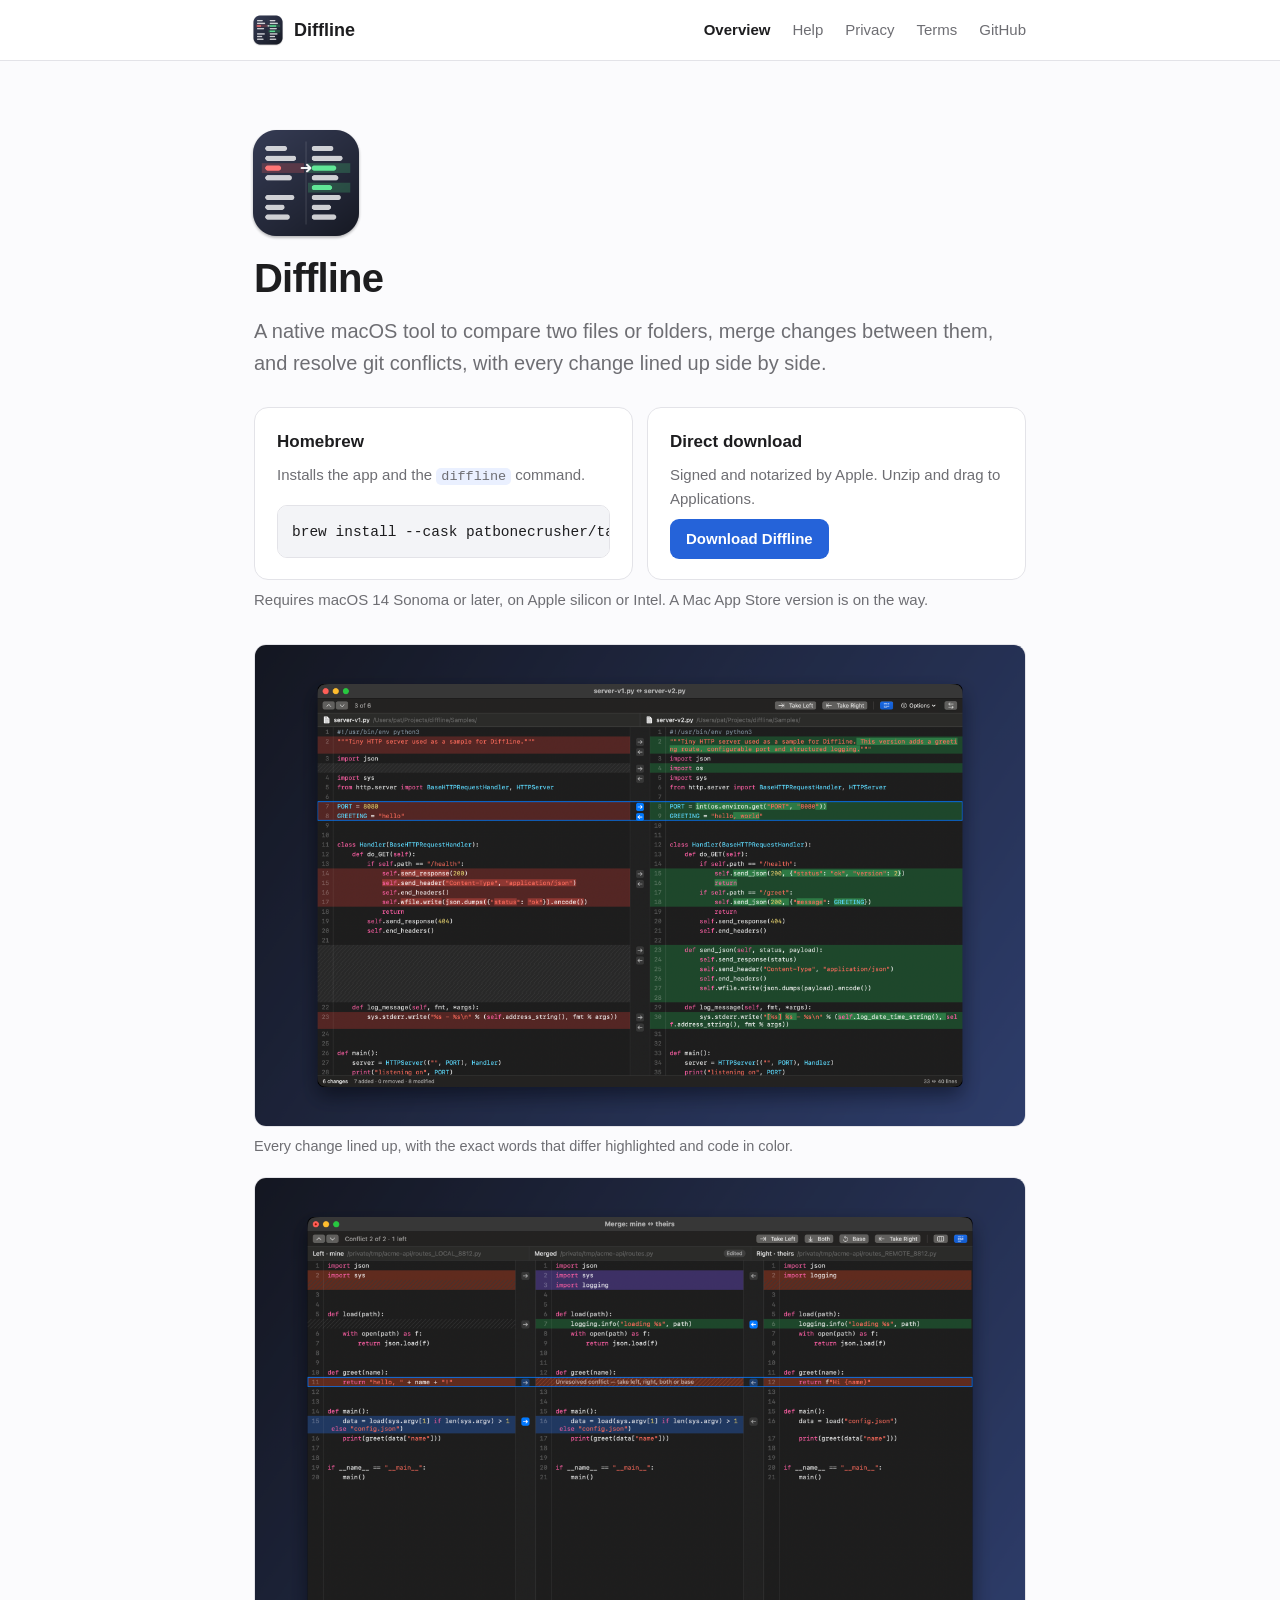
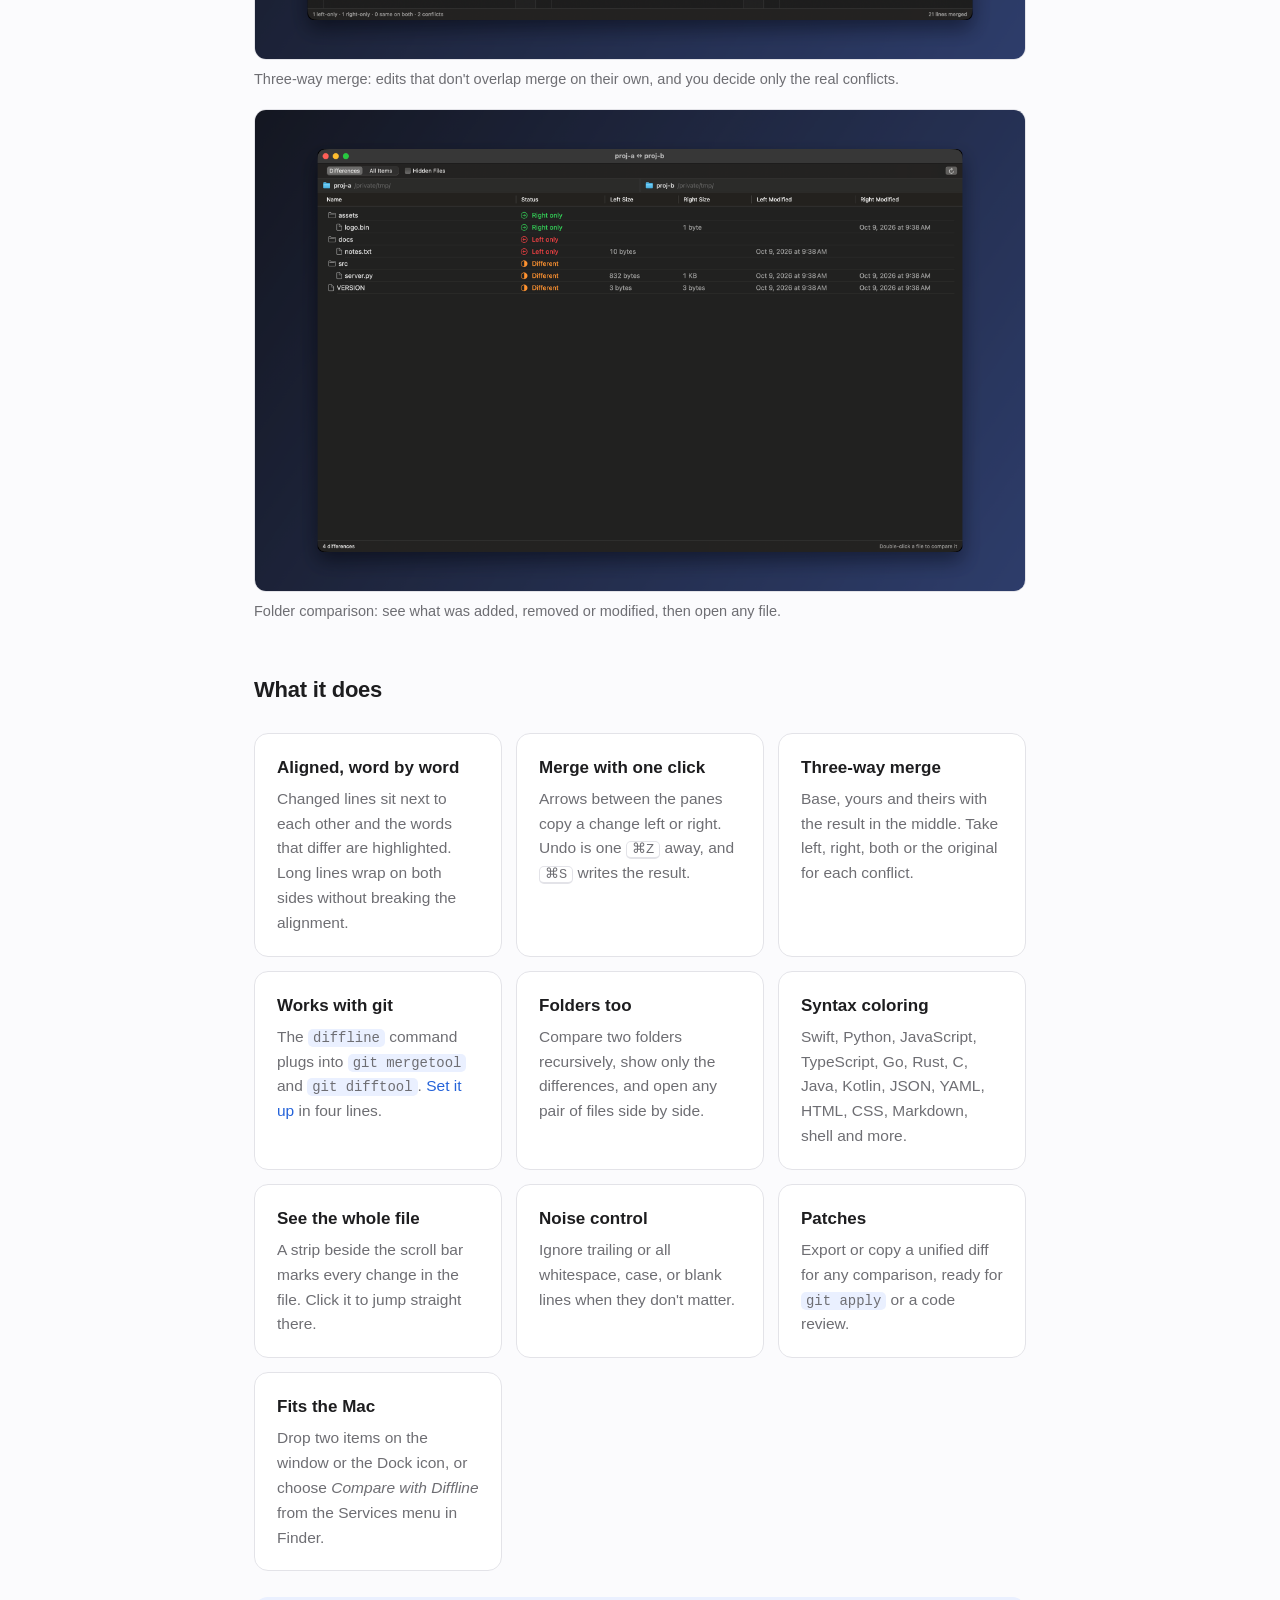
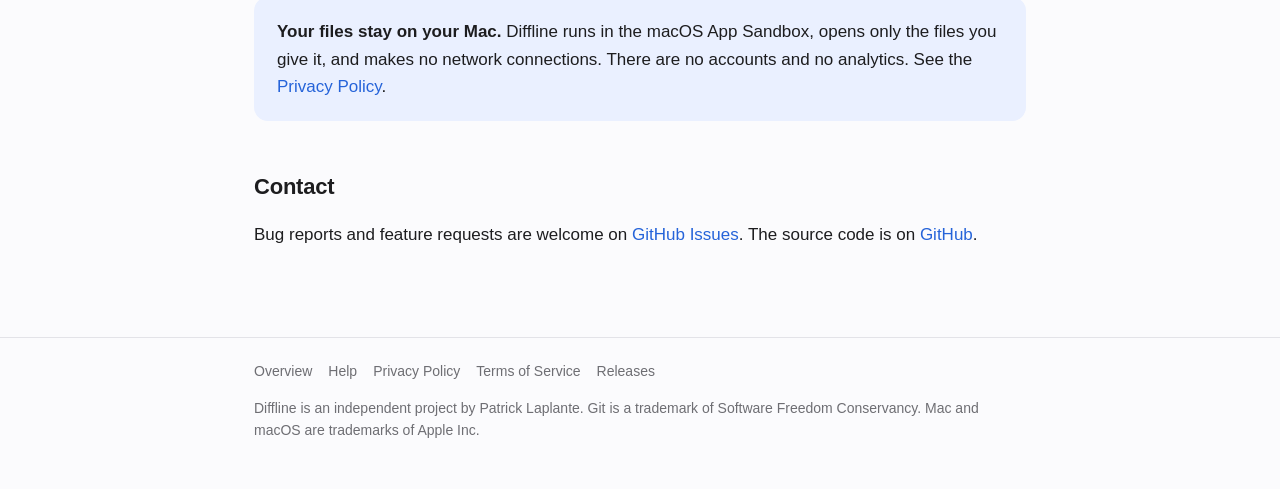
==== commit d943ab04: "Change overview strip beside the scroll bar A narrow ruler down the right edge of comparison and mer" ====
--- a/docs/index.html
+++ b/docs/index.html
@@ -55,6 +55,7 @@
   <div class="card"><h3>Works with git</h3><p>The <code>diffline</code> command plugs into <code>git mergetool</code> and <code>git difftool</code>. <a href="help.html#git">Set it up</a> in four lines.</p></div>
   <div class="card"><h3>Folders too</h3><p>Compare two folders recursively, show only the differences, and open any pair of files side by side.</p></div>
   <div class="card"><h3>Syntax coloring</h3><p>Swift, Python, JavaScript, TypeScript, Go, Rust, C, Java, Kotlin, JSON, YAML, HTML, CSS, Markdown, shell and more.</p></div>
+  <div class="card"><h3>See the whole file</h3><p>A strip beside the scroll bar marks every change in the file. Click it to jump straight there.</p></div>
   <div class="card"><h3>Noise control</h3><p>Ignore trailing or all whitespace, case, or blank lines when they don't matter.</p></div>
   <div class="card"><h3>Patches</h3><p>Export or copy a unified diff for any comparison, ready for <code>git apply</code> or a code review.</p></div>
   <div class="card"><h3>Fits the Mac</h3><p>Drop two items on the window or the Dock icon, or choose <em>Compare with Diffline</em> from the Services menu in Finder.</p></div>
